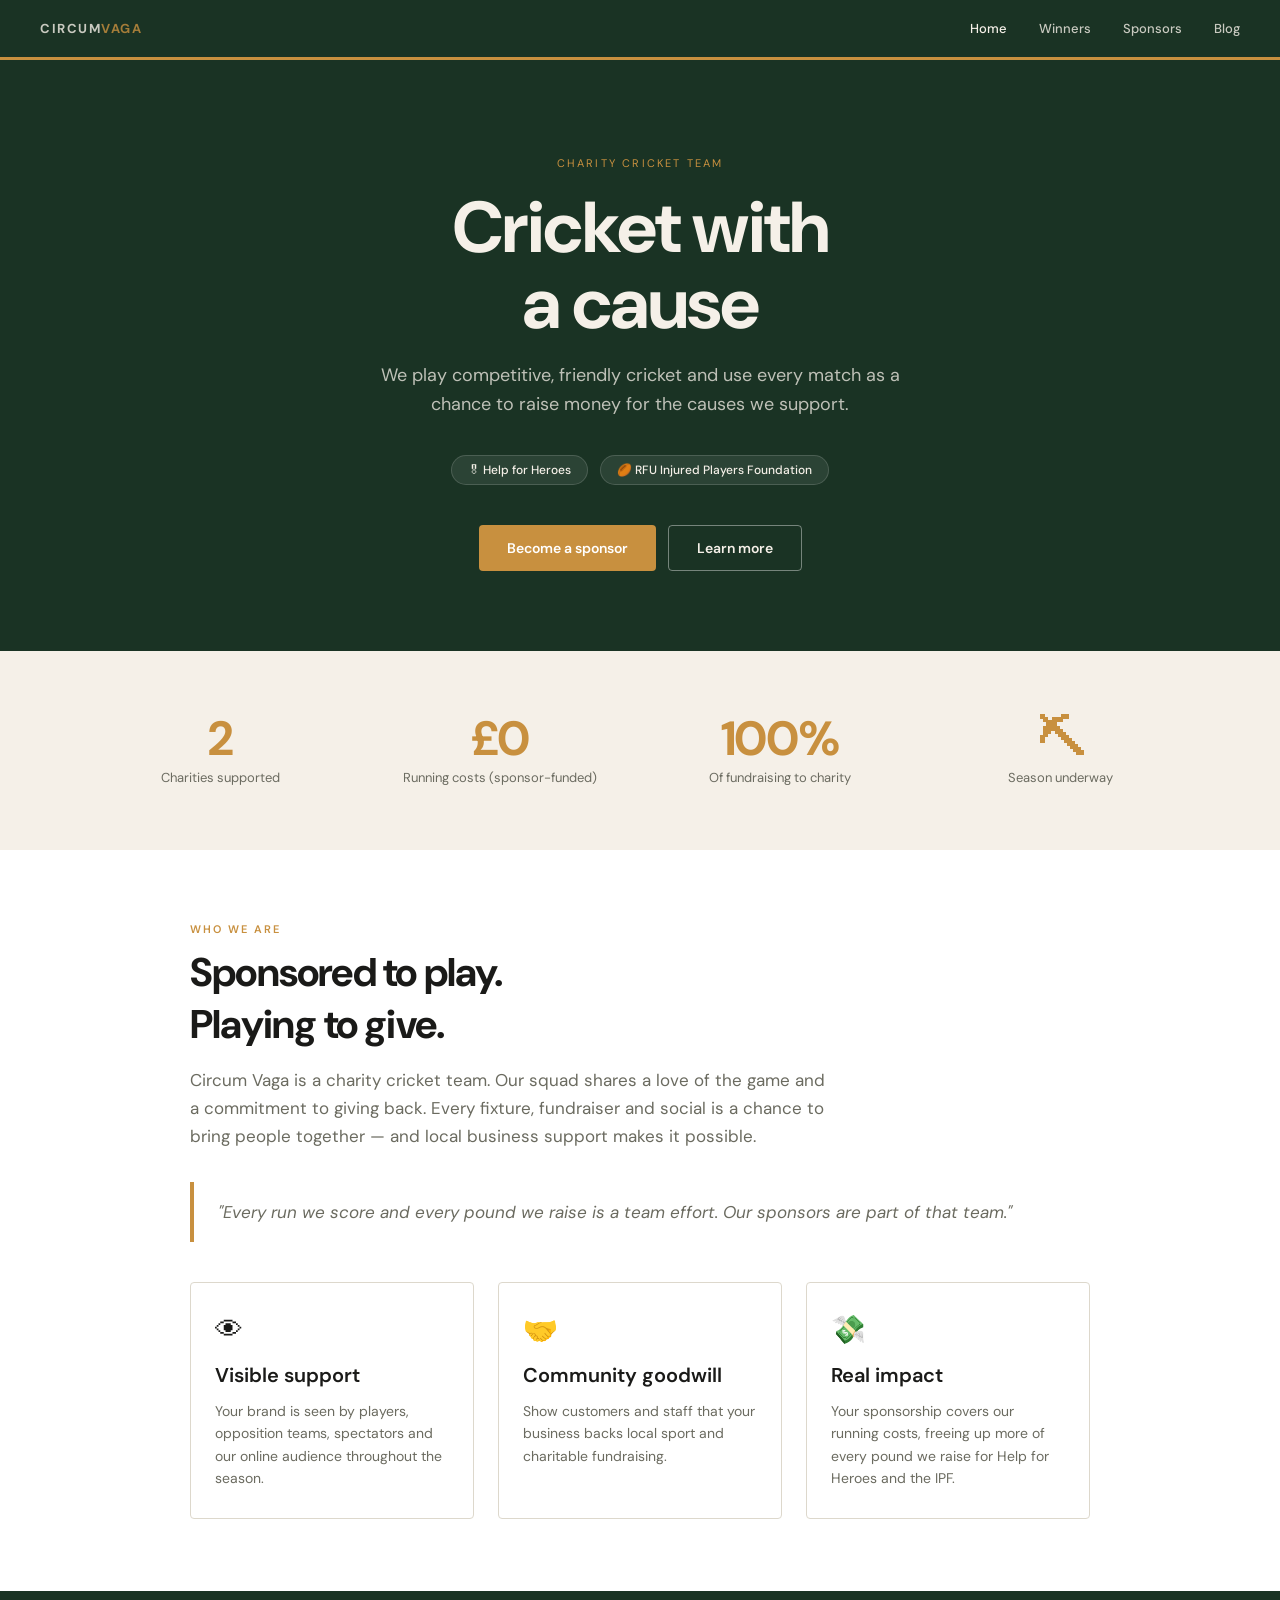
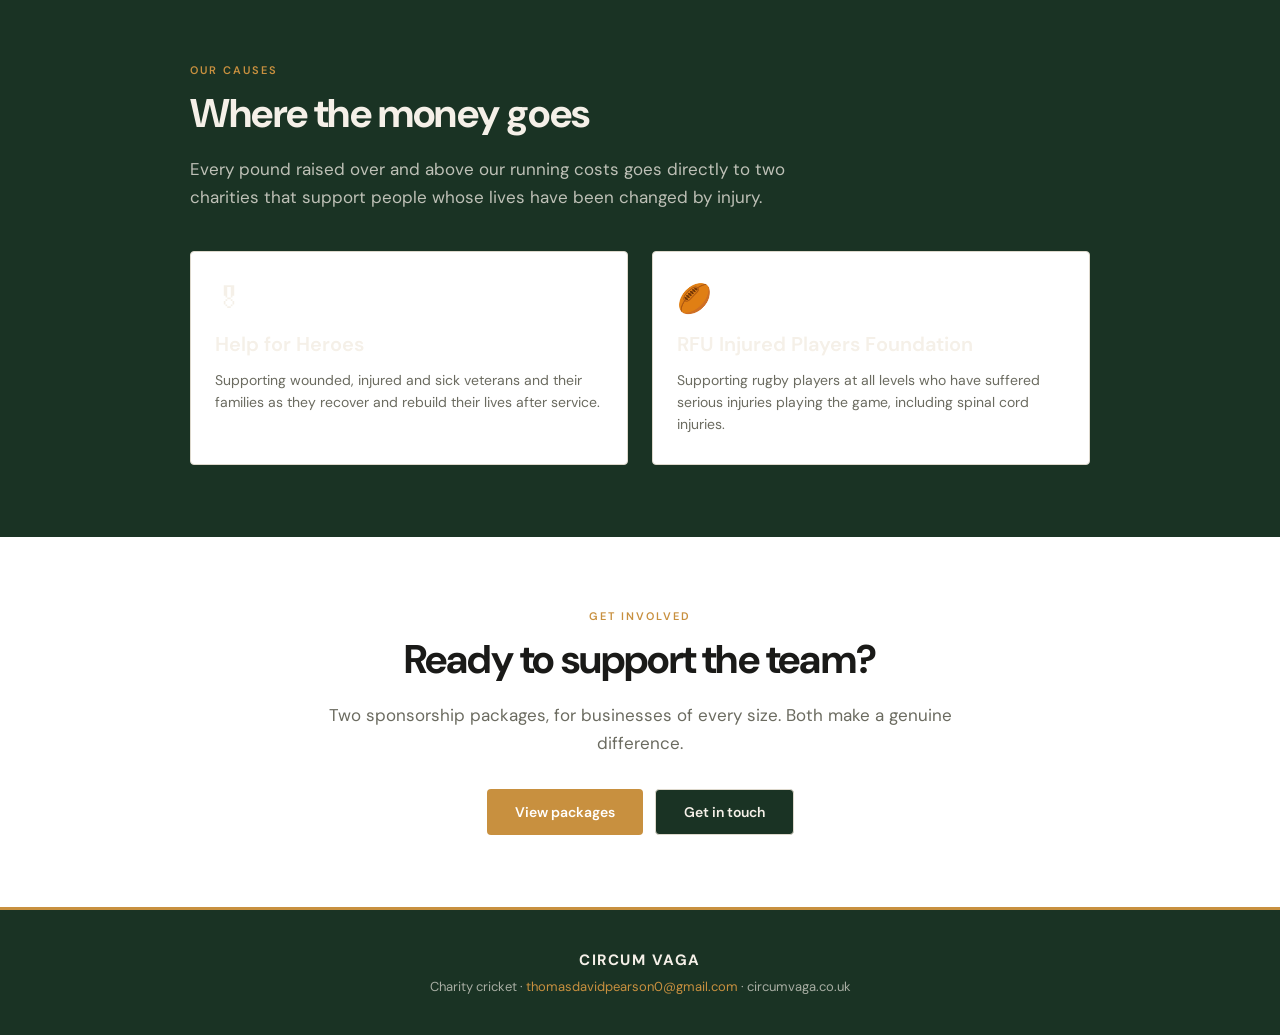
==== index.html @ 34ab9cb7 "Initial commit — Circum Vaga charity cricket website" ====
<!doctype html>
<html lang="en">
<head>
  <meta charset="utf-8">
  <meta name="viewport" content="width=device-width, initial-scale=1">
  <title>Circum Vaga — Charity Cricket</title>
  <meta name="description" content="Circum Vaga is a charity cricket team raising money for Help for Heroes and the RFU Injured Players Foundation.">
  <link rel="stylesheet" href="style.css">
</head>
<body>

<nav>
  <a class="nav-logo" href="index.html">Circum <span>Vaga</span></a>
  <a href="index.html" class="active">Home</a>
  <a href="winners.html">Winners</a>
  <a href="sponsors.html">Sponsors</a>
  <a href="blog.html">Blog</a>
</nav>

<section class="hero">
  <div class="hero-eyebrow">Charity Cricket Team</div>
  <h1>Cricket with<br>a cause</h1>
  <p>We play competitive, friendly cricket and use every match as a chance to raise money for the causes we support.</p>
  <div class="hero-causes">
    <span class="cause-badge">🎖 Help for Heroes</span>
    <span class="cause-badge">🏉 RFU Injured Players Foundation</span>
  </div>
  <div class="hero-ctas">
    <a href="sponsors.html" class="btn btn-gold">Become a sponsor</a>
    <a href="#about" class="btn btn-outline">Learn more</a>
  </div>
</section>

<!-- Stats -->
<section class="bg-cream" style="padding: 40px 24px;">
  <div class="container-wide">
    <div class="grid-4">
      <div class="stat-block"><div class="stat-number">2</div><div class="stat-label">Charities supported</div></div>
      <div class="stat-block"><div class="stat-number">£0</div><div class="stat-label">Running costs (sponsor-funded)</div></div>
      <div class="stat-block"><div class="stat-number">100%</div><div class="stat-label">Of fundraising to charity</div></div>
      <div class="stat-block"><div class="stat-number">⛏</div><div class="stat-label">Season underway</div></div>
    </div>
  </div>
</section>

<!-- About -->
<section id="about">
  <div class="container">
    <div class="section-eyebrow">Who we are</div>
    <h2>Sponsored to play.<br>Playing to give.</h2>
    <p class="lead">Circum Vaga is a charity cricket team. Our squad shares a love of the game and a commitment to giving back. Every fixture, fundraiser and social is a chance to bring people together — and local business support makes it possible.</p>

    <blockquote>
      "Every run we score and every pound we raise is a team effort. Our sponsors are part of that team."
    </blockquote>

    <div class="grid-3" style="margin-top: 40px;">
      <div class="card">
        <div class="card-icon">👁</div>
        <h3>Visible support</h3>
        <p style="font-size: 14px; color: var(--muted); line-height: 1.6;">Your brand is seen by players, opposition teams, spectators and our online audience throughout the season.</p>
      </div>
      <div class="card">
        <div class="card-icon">🤝</div>
        <h3>Community goodwill</h3>
        <p style="font-size: 14px; color: var(--muted); line-height: 1.6;">Show customers and staff that your business backs local sport and charitable fundraising.</p>
      </div>
      <div class="card">
        <div class="card-icon">💸</div>
        <h3>Real impact</h3>
        <p style="font-size: 14px; color: var(--muted); line-height: 1.6;">Your sponsorship covers our running costs, freeing up more of every pound we raise for Help for Heroes and the IPF.</p>
      </div>
    </div>
  </div>
</section>

<!-- Causes -->
<section class="bg-green">
  <div class="container">
    <div class="section-eyebrow">Our causes</div>
    <h2>Where the money goes</h2>
    <p class="lead">Every pound raised over and above our running costs goes directly to two charities that support people whose lives have been changed by injury.</p>
    <div class="grid-2" style="margin-top: 40px;">
      <div class="card">
        <div class="card-icon">🎖</div>
        <h3>Help for Heroes</h3>
        <p style="font-size: 14px; color: var(--muted); line-height: 1.6;">Supporting wounded, injured and sick veterans and their families as they recover and rebuild their lives after service.</p>
      </div>
      <div class="card">
        <div class="card-icon">🏉</div>
        <h3>RFU Injured Players Foundation</h3>
        <p style="font-size: 14px; color: var(--muted); line-height: 1.6;">Supporting rugby players at all levels who have suffered serious injuries playing the game, including spinal cord injuries.</p>
      </div>
    </div>
  </div>
</section>

<!-- CTA -->
<section style="padding: 72px 24px; text-align: center;">
  <div class="container">
    <div class="section-eyebrow">Get involved</div>
    <h2>Ready to support the team?</h2>
    <p class="lead" style="margin: 0 auto 32px;">Two sponsorship packages, for businesses of every size. Both make a genuine difference.</p>
    <div style="display: flex; justify-content: center; gap: 12px; flex-wrap: wrap;">
      <a href="sponsors.html" class="btn btn-gold">View packages</a>
      <a href="mailto:thomasdavidpearson0@gmail.com" class="btn btn-green" style="border: 1.5px solid var(--border);">Get in touch</a>
    </div>
  </div>
</section>

<footer>
  <div class="footer-logo">Circum Vaga</div>
  <p>Charity cricket · <a href="mailto:thomasdavidpearson0@gmail.com">thomasdavidpearson0@gmail.com</a> · circumvaga.co.uk</p>
</footer>

</body>
</html>
---- style.css ----
@import url('https://fonts.googleapis.com/css2?family=DM+Sans:ital,opsz,wght@0,9..40,300;0,9..40,400;0,9..40,500;0,9..40,600;0,9..40,700;1,9..40,400&display=swap');

*, *::before, *::after { box-sizing: border-box; margin: 0; padding: 0; }

:root {
  --green:   #1a3324;
  --green-2: #24472f;
  --cream:   #f5f0e8;
  --cream-2: #ede7d8;
  --gold:    #c8903f;
  --text:    #1a1a18;
  --muted:   #6b6b60;
  --border:  #ddd8cc;
  --white:   #ffffff;
  --r:       4px;
  font-family: 'DM Sans', system-ui, -apple-system, sans-serif;
  font-size: 16px;
  color: var(--text);
  background: var(--white);
}

/* ── Nav ── */
nav {
  position: sticky; top: 0; z-index: 100;
  background: var(--green);
  border-bottom: 3px solid var(--gold);
  padding: 0 24px;
  display: flex; align-items: center; gap: 0; height: 60px;
}
.nav-logo {
  font-size: 13px; font-weight: 700; letter-spacing: 0.12em;
  text-transform: uppercase; color: var(--cream);
  text-decoration: none; margin-right: auto;
}
.nav-logo span { color: var(--gold); }
nav a {
  color: var(--cream); text-decoration: none;
  font-size: 13px; font-weight: 500;
  padding: 0 16px; height: 60px;
  display: flex; align-items: center;
  opacity: 0.8; transition: opacity .15s;
  border-bottom: 3px solid transparent; margin-bottom: -3px;
}
nav a:hover { opacity: 1; }
nav a.active { opacity: 1; border-bottom-color: var(--gold); }

/* ── Hero ── */
.hero {
  background: var(--green);
  color: var(--cream);
  padding: 96px 24px 80px;
  text-align: center;
}
.hero-eyebrow {
  font-size: 11px; letter-spacing: 0.2em; text-transform: uppercase;
  color: var(--gold); margin-bottom: 20px;
}
.hero h1 {
  font-size: clamp(40px, 6vw, 72px);
  font-weight: 700; letter-spacing: -0.02em; line-height: 1.05;
  margin-bottom: 20px;
}
.hero p {
  font-size: 18px; line-height: 1.6; color: rgba(245,240,232,0.75);
  max-width: 560px; margin: 0 auto 36px;
}
.hero-causes {
  display: flex; justify-content: center; gap: 12px; flex-wrap: wrap;
  margin-bottom: 40px;
}
.cause-badge {
  background: rgba(255,255,255,0.08); border: 1px solid rgba(255,255,255,0.15);
  border-radius: 99px; padding: 6px 16px;
  font-size: 12px; font-weight: 500; color: var(--cream);
}
.btn {
  display: inline-flex; align-items: center; gap: 8px;
  padding: 13px 28px; border-radius: var(--r);
  font-size: 14px; font-weight: 600; text-decoration: none;
  transition: opacity .15s; cursor: pointer; border: none;
}
.btn:hover { opacity: 0.85; }
.btn-gold { background: var(--gold); color: #fff; }
.btn-outline { background: transparent; border: 1.5px solid rgba(255,255,255,0.4); color: var(--cream); }
.btn-green { background: var(--green); color: var(--cream); }
.hero-ctas { display: flex; justify-content: center; gap: 12px; flex-wrap: wrap; }

/* ── Sections ── */
section { padding: 72px 24px; }
.container { max-width: 900px; margin: 0 auto; }
.container-wide { max-width: 1100px; margin: 0 auto; }

.section-eyebrow {
  font-size: 11px; letter-spacing: 0.18em; text-transform: uppercase;
  color: var(--gold); margin-bottom: 10px; font-weight: 600;
}
h2 { font-size: clamp(26px, 3.5vw, 40px); font-weight: 700; letter-spacing: -0.02em; margin-bottom: 16px; }
h3 { font-size: 20px; font-weight: 600; margin-bottom: 12px; }
.lead { font-size: 17px; line-height: 1.65; color: var(--muted); max-width: 640px; }

/* Alternating bg */
.bg-cream { background: var(--cream); }
.bg-green { background: var(--green); color: var(--cream); }
.bg-green .section-eyebrow { color: var(--gold); }
.bg-green h2 { color: var(--cream); }
.bg-green .lead { color: rgba(245,240,232,0.75); }
.bg-green .muted { color: rgba(245,240,232,0.6); }

/* ── Grid utilities ── */
.grid-2 { display: grid; grid-template-columns: repeat(2, 1fr); gap: 24px; }
.grid-3 { display: grid; grid-template-columns: repeat(3, 1fr); gap: 24px; }
.grid-4 { display: grid; grid-template-columns: repeat(4, 1fr); gap: 20px; }
@media (max-width: 640px) {
  .grid-2, .grid-3, .grid-4 { grid-template-columns: 1fr; }
}
@media (min-width: 641px) and (max-width: 840px) {
  .grid-3, .grid-4 { grid-template-columns: repeat(2, 1fr); }
}

/* ── Cards ── */
.card {
  background: var(--white); border: 1px solid var(--border);
  border-radius: var(--r); padding: 28px 24px;
}
.card-icon { font-size: 28px; margin-bottom: 14px; }

/* ── Sponsor packages ── */
.package {
  border: 1px solid var(--border); border-radius: var(--r);
  overflow: hidden;
}
.package-header {
  padding: 24px; border-bottom: 1px solid var(--border);
}
.package.featured { border-color: var(--gold); }
.package.featured .package-header { background: var(--green); color: var(--cream); }
.package-tag {
  font-size: 10px; letter-spacing: 0.14em; text-transform: uppercase;
  font-weight: 700; color: var(--gold); margin-bottom: 8px;
}
.package-title { font-size: 22px; font-weight: 700; margin-bottom: 6px; }
.package-price { font-size: 32px; font-weight: 700; letter-spacing: -0.02em; }
.package-price span { font-size: 15px; font-weight: 400; opacity: 0.65; margin-left: 4px; }
.package-body { padding: 24px; }
.package-body li {
  display: flex; gap: 10px; align-items: flex-start;
  padding: 8px 0; border-bottom: 1px solid var(--border);
  font-size: 14px; line-height: 1.5;
}
.package-body li:last-child { border-bottom: none; }
.check { color: var(--green); font-size: 16px; flex-shrink: 0; margin-top: 1px; }
.featured .check { color: var(--gold); }

/* ── Table ── */
.table-wrap { overflow-x: auto; margin-top: 24px; }
table { width: 100%; border-collapse: collapse; font-size: 14px; }
th {
  background: var(--green); color: var(--cream);
  padding: 12px 16px; text-align: left;
  font-size: 11px; letter-spacing: 0.1em; text-transform: uppercase; font-weight: 600;
}
th:first-child { border-radius: var(--r) 0 0 0; }
th:last-child { border-radius: 0 var(--r) 0 0; }
td { padding: 12px 16px; border-bottom: 1px solid var(--border); }
tr:last-child td { border-bottom: none; }
tr:nth-child(even) td { background: var(--cream); }
.trophy { font-size: 18px; }
.pos { font-weight: 700; color: var(--muted); }
.winner-row td { font-weight: 600; }

/* ── Blog ── */
.post-card {
  border: 1px solid var(--border); border-radius: var(--r);
  overflow: hidden; text-decoration: none; color: inherit;
  display: block; transition: border-color .15s, box-shadow .15s;
}
.post-card:hover { border-color: var(--green); box-shadow: 0 4px 16px rgba(0,0,0,0.08); }
.post-card-body { padding: 24px; }
.post-meta { font-size: 11px; color: var(--muted); margin-bottom: 10px; display: flex; gap: 12px; }
.post-tag {
  font-size: 10px; letter-spacing: 0.12em; text-transform: uppercase;
  font-weight: 600; color: var(--green); background: var(--cream-2);
  padding: 2px 8px; border-radius: 99px;
}
.post-card h3 { font-size: 18px; margin-bottom: 8px; }
.post-card p { font-size: 14px; color: var(--muted); line-height: 1.6; }

/* ── Divider ── */
.divider { border: none; border-top: 1px solid var(--border); margin: 48px 0; }

/* ── Footer ── */
footer {
  background: var(--green); color: rgba(245,240,232,0.65);
  padding: 40px 24px; text-align: center; font-size: 13px;
  border-top: 3px solid var(--gold);
}
footer a { color: var(--gold); text-decoration: none; }
footer .footer-logo {
  font-size: 15px; font-weight: 700; letter-spacing: 0.1em;
  text-transform: uppercase; color: var(--cream); margin-bottom: 8px;
}

/* ── Stat blocks ── */
.stat-block { text-align: center; padding: 24px 16px; }
.stat-number {
  font-size: 48px; font-weight: 700; letter-spacing: -0.03em;
  color: var(--gold); line-height: 1;
}
.stat-label { font-size: 13px; color: var(--muted); margin-top: 6px; }
.bg-green .stat-label { color: rgba(245,240,232,0.65); }

/* ── Quote ── */
blockquote {
  border-left: 4px solid var(--gold);
  padding: 16px 24px; margin: 32px 0;
  font-size: 17px; line-height: 1.65; font-style: italic; color: var(--muted);
}

/* ── Contact form ── */
.form-group { display: flex; flex-direction: column; gap: 6px; margin-bottom: 16px; }
label { font-size: 13px; font-weight: 500; }
input, textarea, select {
  padding: 10px 14px; border: 1.5px solid var(--border); border-radius: var(--r);
  font: inherit; font-size: 14px; background: var(--white); color: var(--text);
  outline: none; transition: border-color .15s; width: 100%;
}
input:focus, textarea:focus, select:focus { border-color: var(--green); }
textarea { resize: vertical; min-height: 120px; }

/* ── Champions banner ── */
.champ-banner {
  background: var(--green); color: var(--cream);
  border-radius: var(--r); padding: 20px 24px;
  display: flex; align-items: center; gap: 16px; margin-bottom: 32px;
}
.champ-banner .trophy-lg { font-size: 36px; flex-shrink: 0; }
.champ-banner h3 { font-size: 16px; margin-bottom: 2px; color: var(--gold); font-weight: 600; }
.champ-banner p { font-size: 20px; font-weight: 700; }

/* ── Section tabs ── */
.tab-bar { display: flex; gap: 0; border-bottom: 2px solid var(--border); margin-bottom: 32px; }
.tab {
  padding: 12px 24px; font-size: 14px; font-weight: 500; cursor: pointer;
  border: none; background: none; color: var(--muted);
  border-bottom: 2px solid transparent; margin-bottom: -2px;
  transition: color .15s;
}
.tab.active { color: var(--green); border-bottom-color: var(--green); font-weight: 600; }
.tab-panel { display: none; }
.tab-panel.active { display: block; }
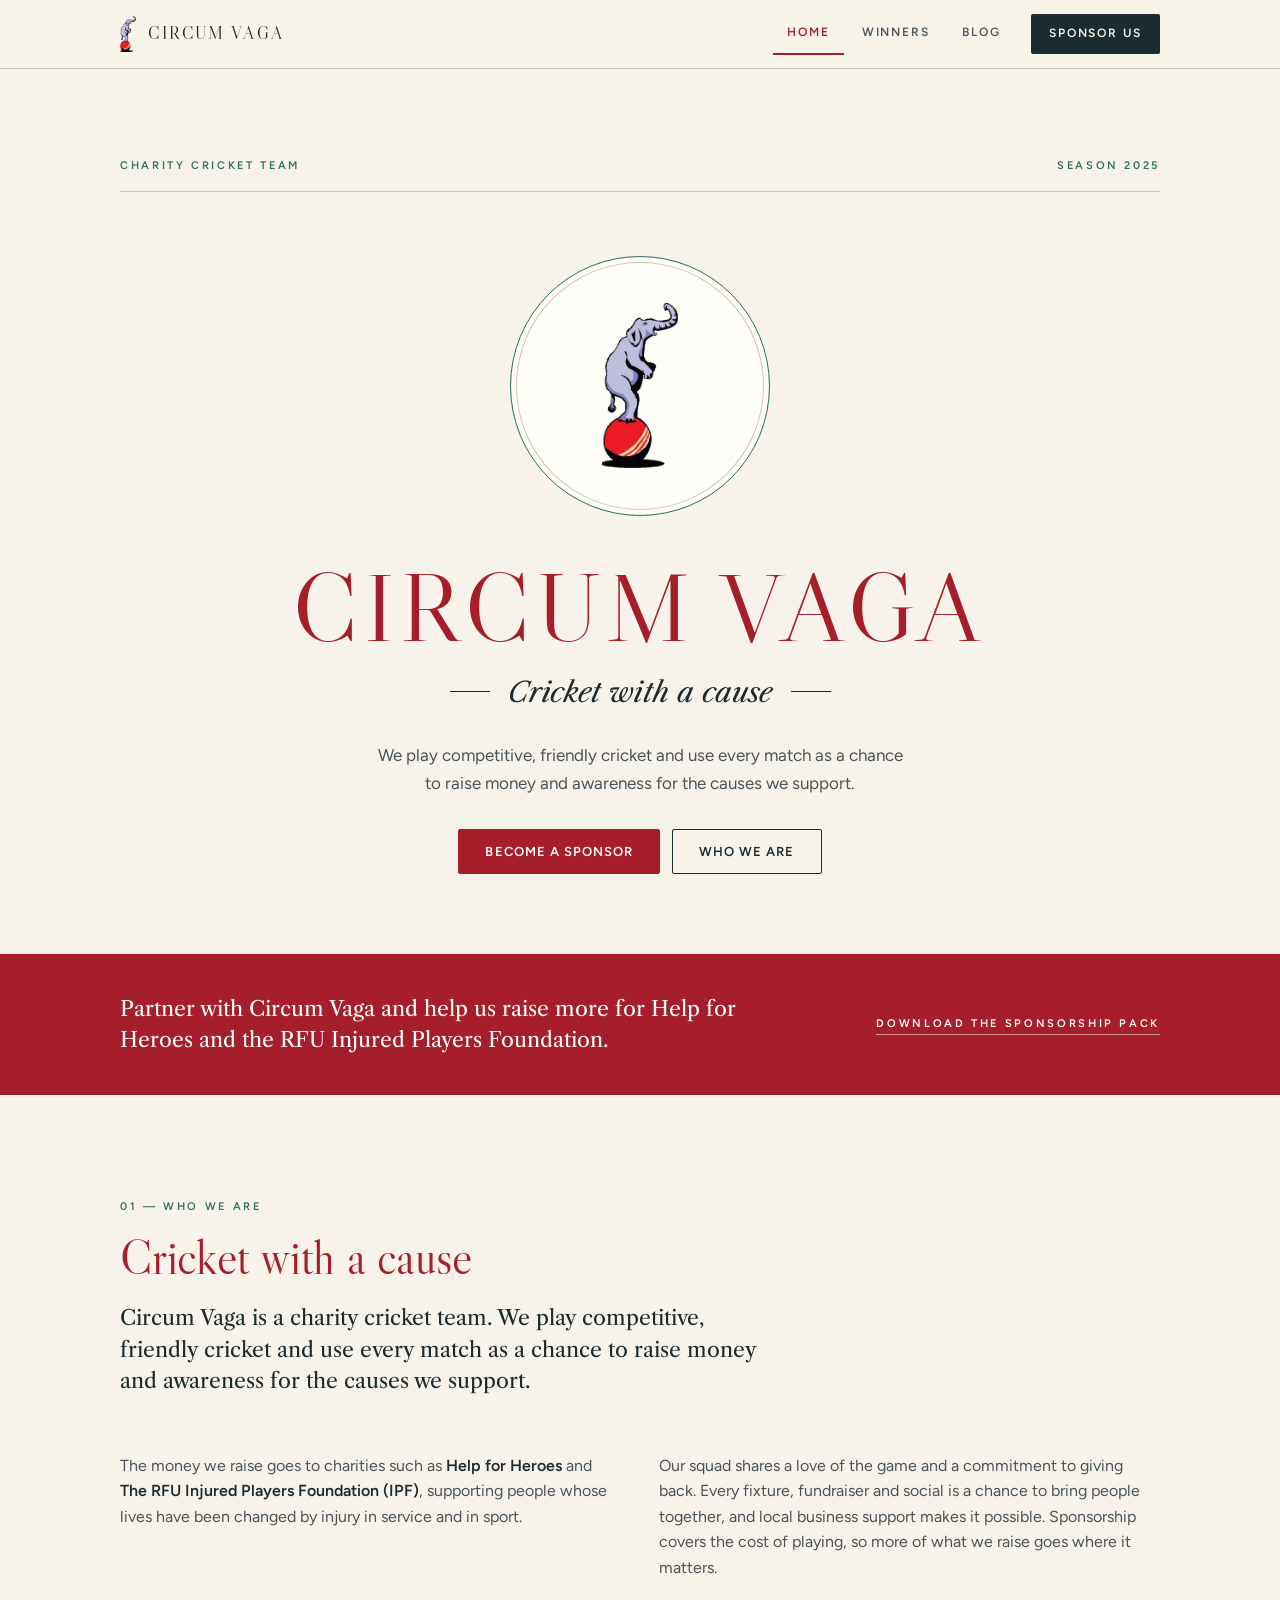
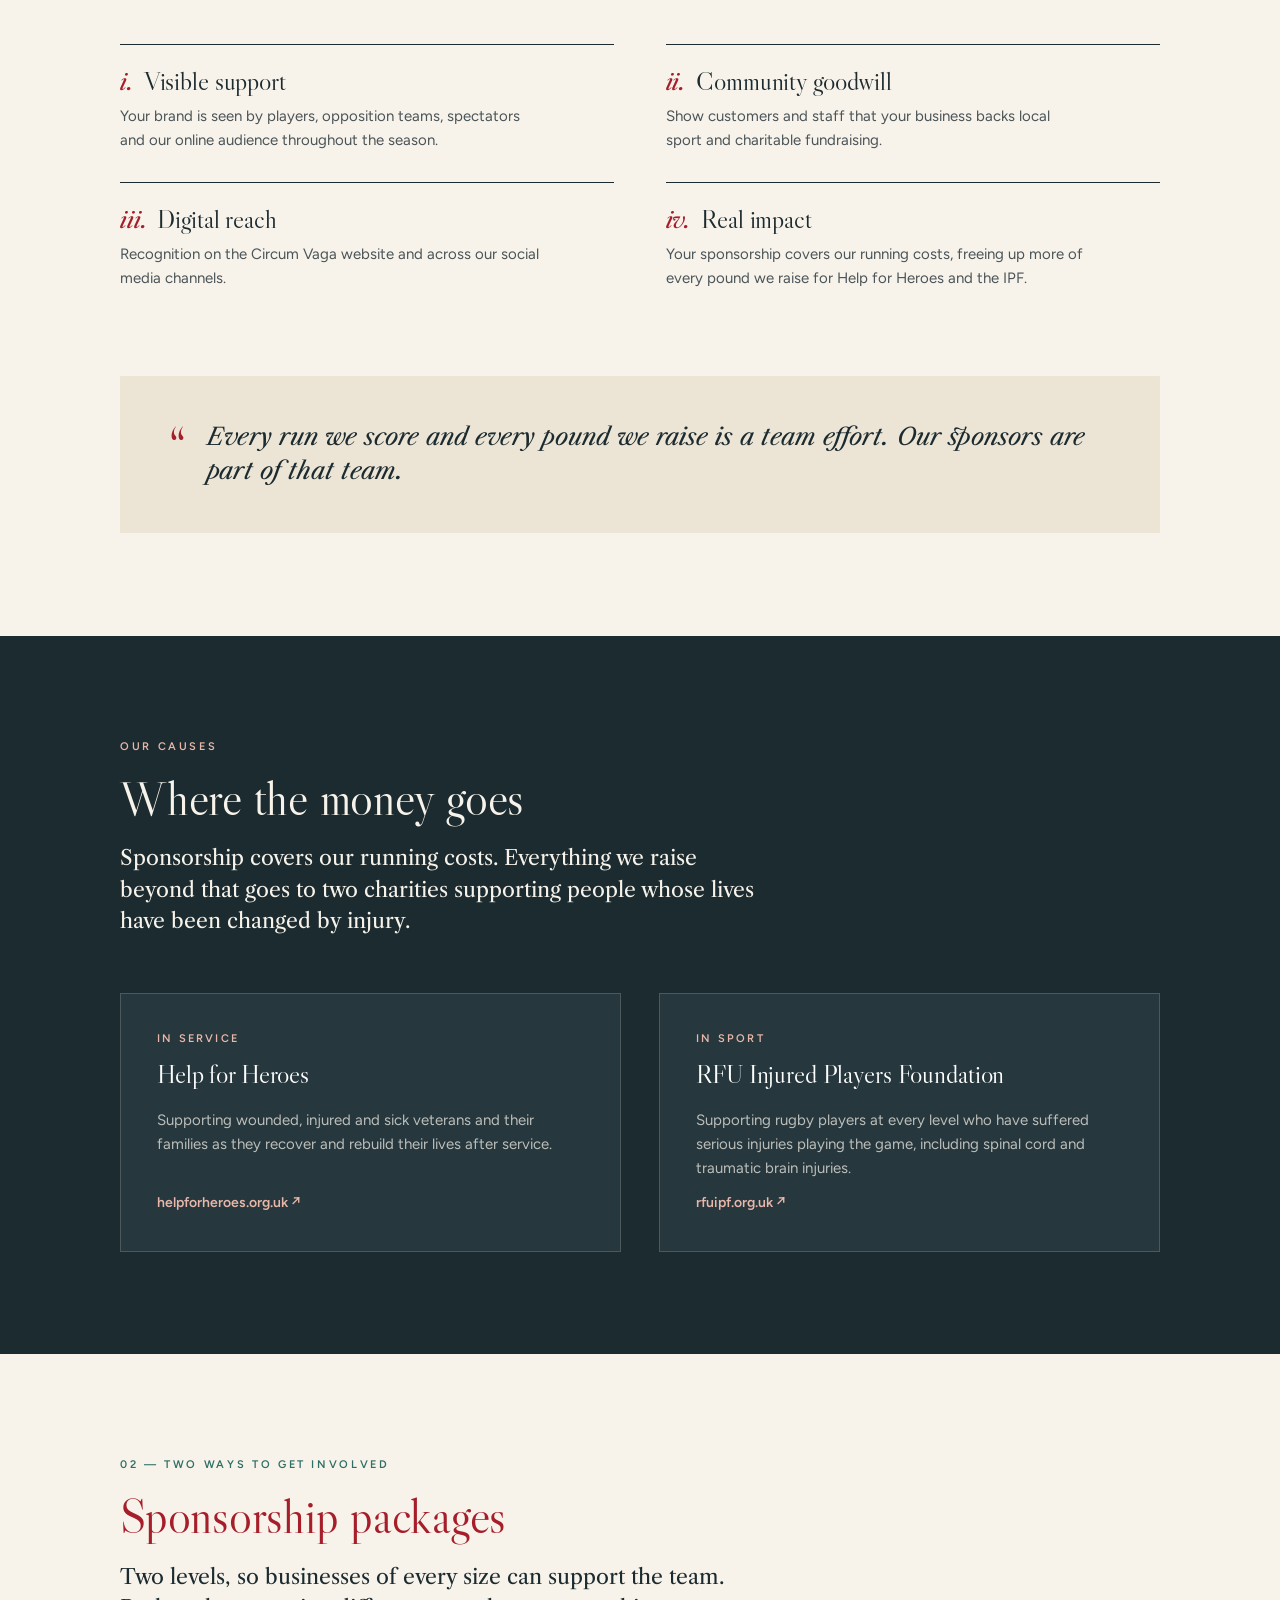
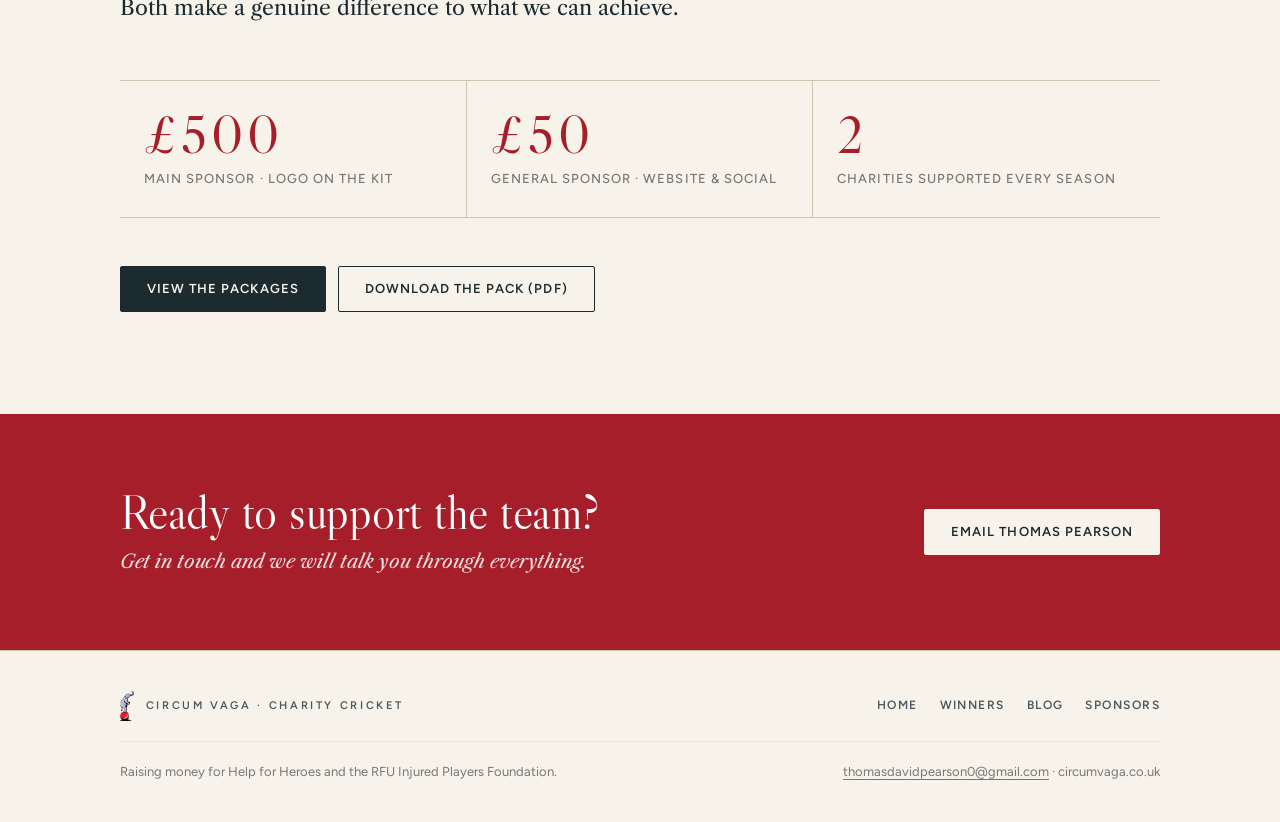
==== commit 5c1edbc2: "Redesign site around the sponsorship pack's brand Rebuild all four pages on the visual language of t" ====
--- a/index.html
+++ b/index.html
@@ -1,117 +1,204 @@
 <!doctype html>
-<html lang="en">
+<html lang="en-GB">
 <head>
   <meta charset="utf-8">
   <meta name="viewport" content="width=device-width, initial-scale=1">
-  <title>Circum Vaga — Charity Cricket</title>
-  <meta name="description" content="Circum Vaga is a charity cricket team raising money for Help for Heroes and the RFU Injured Players Foundation.">
-  <link rel="stylesheet" href="style.css">
+  <title>Circum Vaga — Charity Cricket Team</title>
+  <meta name="description" content="Circum Vaga is a charity cricket team. We play competitive, friendly cricket and use every match to raise money for Help for Heroes and the RFU Injured Players Foundation.">
+  <meta name="theme-color" content="#f7f3ea">
+  <link rel="canonical" href="https://circumvaga.co.uk/">
+  <meta property="og:type" content="website">
+  <meta property="og:site_name" content="Circum Vaga">
+  <meta property="og:title" content="Circum Vaga — Cricket with a cause">
+  <meta property="og:description" content="A charity cricket team raising money for Help for Heroes and the RFU Injured Players Foundation.">
+  <meta property="og:url" content="https://circumvaga.co.uk/">
+  <meta property="og:image" content="https://circumvaga.co.uk/assets/og.jpg">
+  <meta name="twitter:card" content="summary_large_image">
+  <link rel="icon" href="/assets/favicon-32.png" sizes="32x32" type="image/png">
+  <link rel="icon" href="/assets/favicon-64.png" sizes="64x64" type="image/png">
+  <link rel="apple-touch-icon" href="/assets/apple-touch-icon.png">
+  <link rel="preconnect" href="https://fonts.googleapis.com">
+  <link rel="preconnect" href="https://fonts.gstatic.com" crossorigin>
+  <link rel="stylesheet" href="/style.css">
 </head>
 <body>
 
-<nav>
-  <a class="nav-logo" href="index.html">Circum <span>Vaga</span></a>
-  <a href="index.html" class="active">Home</a>
-  <a href="winners.html">Winners</a>
-  <a href="sponsors.html">Sponsors</a>
-  <a href="blog.html">Blog</a>
-</nav>
-
-<section class="hero">
-  <div class="hero-eyebrow">Charity Cricket Team</div>
-  <h1>Cricket with<br>a cause</h1>
-  <p>We play competitive, friendly cricket and use every match as a chance to raise money for the causes we support.</p>
-  <div class="hero-causes">
-    <span class="cause-badge">🎖 Help for Heroes</span>
-    <span class="cause-badge">🏉 RFU Injured Players Foundation</span>
+<a class="skip-link" href="#main">Skip to content</a>
+
+<header class="site-header">
+  <div class="container">
+    <a class="brand" href="/" aria-label="Circum Vaga home">
+      <img src="/assets/logo.png" alt="" width="36" height="79">
+      <span class="brand-name">Circum Vaga</span>
+    </a>
+    <button class="nav-toggle" type="button" aria-expanded="false" aria-controls="site-nav" aria-label="Menu">
+      <svg class="icon-open" viewBox="0 0 24 24" fill="none" stroke="currentColor" stroke-width="1.8" stroke-linecap="round" aria-hidden="true"><path d="M4 7h16M4 12h16M4 17h16"/></svg>
+      <svg class="icon-close" viewBox="0 0 24 24" fill="none" stroke="currentColor" stroke-width="1.8" stroke-linecap="round" aria-hidden="true"><path d="M6 6l12 12M18 6L6 18"/></svg>
+    </button>
+    <nav class="nav" id="site-nav" aria-label="Main">
+      <a href="/" aria-current="page">Home</a>
+      <a href="/winners">Winners</a>
+      <a href="/blog">Blog</a>
+      <a href="/sponsors" class="nav-cta">Sponsor us</a>
+    </nav>
   </div>
-  <div class="hero-ctas">
-    <a href="sponsors.html" class="btn btn-gold">Become a sponsor</a>
-    <a href="#about" class="btn btn-outline">Learn more</a>
+</header>
+
+<main id="main">
+
+  <!-- Hero — mirrors the cover of the sponsorship pack -->
+  <section class="hero">
+    <div class="container">
+      <div class="hero-topline">
+        <span class="eyebrow">Charity cricket team</span>
+        <span class="eyebrow">Season 2025</span>
+      </div>
+      <div class="hero-mark">
+        <img src="/assets/logo.png" alt="Circum Vaga elephant balancing on a cricket ball" width="355" height="779">
+      </div>
+      <h1>Circum Vaga</h1>
+      <p class="hero-sub">Cricket with a cause</p>
+      <p class="hero-text">We play competitive, friendly cricket and use every match as a chance to raise money and awareness for the causes we support.</p>
+      <div class="hero-ctas">
+        <a href="/sponsors" class="btn btn--red">Become a sponsor</a>
+        <a href="#about" class="btn btn--outline">Who we are</a>
+      </div>
+    </div>
+    <div class="hero-band">
+      <div class="container">
+        <p>Partner with Circum Vaga and help us raise more for Help for Heroes and the RFU Injured Players Foundation.</p>
+        <a class="band-link" href="/assets/circum-vaga-sponsorship-pack.pdf">Download the sponsorship pack</a>
+      </div>
+    </div>
+  </section>
+
+  <!-- 01 — Who we are -->
+  <section id="about">
+    <div class="container">
+      <div class="section-head">
+        <p class="eyebrow">01 — Who we are</p>
+        <h2>Cricket with a cause</h2>
+        <p class="lead">Circum Vaga is a charity cricket team. We play competitive, friendly cricket and use every match as a chance to raise money and awareness for the causes we support.</p>
+      </div>
+
+      <div class="grid grid--2 prose" style="margin-bottom: clamp(40px, 6vw, 64px);">
+        <p>The money we raise goes to charities such as <strong>Help for Heroes</strong> and <strong>The RFU Injured Players Foundation (IPF)</strong>, supporting people whose lives have been changed by injury in service and in sport.</p>
+        <p>Our squad shares a love of the game and a commitment to giving back. Every fixture, fundraiser and social is a chance to bring people together, and local business support makes it possible. Sponsorship covers the cost of playing, so more of what we raise goes where it matters.</p>
+      </div>
+
+      <div class="benefits">
+        <div class="benefit">
+          <h3><span class="num">i.</span> Visible support</h3>
+          <p>Your brand is seen by players, opposition teams, spectators and our online audience throughout the season.</p>
+        </div>
+        <div class="benefit">
+          <h3><span class="num">ii.</span> Community goodwill</h3>
+          <p>Show customers and staff that your business backs local sport and charitable fundraising.</p>
+        </div>
+        <div class="benefit">
+          <h3><span class="num">iii.</span> Digital reach</h3>
+          <p>Recognition on the Circum Vaga website and across our social media channels.</p>
+        </div>
+        <div class="benefit">
+          <h3><span class="num">iv.</span> Real impact</h3>
+          <p>Your sponsorship covers our running costs, freeing up more of every pound we raise for Help for Heroes and the IPF.</p>
+        </div>
+      </div>
+
+      <blockquote class="quote" style="margin-top: clamp(32px, 5vw, 56px);">
+        <p>Every run we score and every pound we raise is a team effort. Our sponsors are part of that team.</p>
+      </blockquote>
+    </div>
+  </section>
+
+  <!-- Our causes -->
+  <section class="section--ink">
+    <div class="container">
+      <div class="section-head">
+        <p class="eyebrow">Our causes</p>
+        <h2>Where the money goes</h2>
+        <p class="lead">Sponsorship covers our running costs. Everything we raise beyond that goes to two charities supporting people whose lives have been changed by injury.</p>
+      </div>
+      <div class="grid grid--2">
+        <article class="cause">
+          <span class="tag">In service</span>
+          <h3>Help for Heroes</h3>
+          <p>Supporting wounded, injured and sick veterans and their families as they recover and rebuild their lives after service.</p>
+          <a href="https://www.helpforheroes.org.uk" rel="noopener" target="_blank">helpforheroes.org.uk ↗</a>
+        </article>
+        <article class="cause">
+          <span class="tag">In sport</span>
+          <h3>RFU Injured Players Foundation</h3>
+          <p>Supporting rugby players at every level who have suffered serious injuries playing the game, including spinal cord and traumatic brain injuries.</p>
+          <a href="https://www.rfuipf.org.uk" rel="noopener" target="_blank">rfuipf.org.uk ↗</a>
+        </article>
+      </div>
+    </div>
+  </section>
+
+  <!-- Sponsorship teaser -->
+  <section>
+    <div class="container">
+      <div class="section-head">
+        <p class="eyebrow">02 — Two ways to get involved</p>
+        <h2>Sponsorship packages</h2>
+        <p class="lead">Two levels, so businesses of every size can support the team. Both make a genuine difference to what we can achieve.</p>
+      </div>
+
+      <div class="stats" style="margin-bottom: clamp(32px, 5vw, 48px);">
+        <div class="stat">
+          <p class="display">£500</p>
+          <p>Main Sponsor · logo on the kit</p>
+        </div>
+        <div class="stat">
+          <p class="display">£50</p>
+          <p>General Sponsor · website &amp; social</p>
+        </div>
+        <div class="stat">
+          <p class="display">2</p>
+          <p>Charities supported every season</p>
+        </div>
+      </div>
+
+      <div class="btn-row">
+        <a href="/sponsors" class="btn btn--ink">View the packages</a>
+        <a href="/assets/circum-vaga-sponsorship-pack.pdf" class="btn btn--outline">Download the pack (PDF)</a>
+      </div>
+    </div>
+  </section>
+
+  <!-- CTA band -->
+  <section class="cta-band">
+    <div class="container">
+      <div>
+        <h2>Ready to support the team?</h2>
+        <p>Get in touch and we will talk you through everything.</p>
+      </div>
+      <a href="mailto:thomasdavidpearson0@gmail.com?subject=Circum%20Vaga%20sponsorship" class="btn btn--cream">Email Thomas Pearson</a>
+    </div>
+  </section>
+
+</main>
+
+<footer class="site-footer">
+  <div class="container">
+    <div class="footer-brand">
+      <img src="/assets/logo.png" alt="" width="30" height="66">
+      <span>Circum Vaga · Charity cricket</span>
+    </div>
+    <nav class="footer-links" aria-label="Footer">
+      <a href="/">Home</a>
+      <a href="/winners">Winners</a>
+      <a href="/blog">Blog</a>
+      <a href="/sponsors">Sponsors</a>
+    </nav>
+    <div class="footer-meta">
+      <span>Raising money for Help for Heroes and the RFU Injured Players Foundation.</span>
+      <span><a href="mailto:thomasdavidpearson0@gmail.com">thomasdavidpearson0@gmail.com</a> · circumvaga.co.uk</span>
+    </div>
   </div>
-</section>
-
-<!-- Stats -->
-<section class="bg-cream" style="padding: 40px 24px;">
-  <div class="container-wide">
-    <div class="grid-4">
-      <div class="stat-block"><div class="stat-number">2</div><div class="stat-label">Charities supported</div></div>
-      <div class="stat-block"><div class="stat-number">£0</div><div class="stat-label">Running costs (sponsor-funded)</div></div>
-      <div class="stat-block"><div class="stat-number">100%</div><div class="stat-label">Of fundraising to charity</div></div>
-      <div class="stat-block"><div class="stat-number">⛏</div><div class="stat-label">Season underway</div></div>
-    </div>
-  </div>
-</section>
-
-<!-- About -->
-<section id="about">
-  <div class="container">
-    <div class="section-eyebrow">Who we are</div>
-    <h2>Sponsored to play.<br>Playing to give.</h2>
-    <p class="lead">Circum Vaga is a charity cricket team. Our squad shares a love of the game and a commitment to giving back. Every fixture, fundraiser and social is a chance to bring people together — and local business support makes it possible.</p>
-
-    <blockquote>
-      "Every run we score and every pound we raise is a team effort. Our sponsors are part of that team."
-    </blockquote>
-
-    <div class="grid-3" style="margin-top: 40px;">
-      <div class="card">
-        <div class="card-icon">👁</div>
-        <h3>Visible support</h3>
-        <p style="font-size: 14px; color: var(--muted); line-height: 1.6;">Your brand is seen by players, opposition teams, spectators and our online audience throughout the season.</p>
-      </div>
-      <div class="card">
-        <div class="card-icon">🤝</div>
-        <h3>Community goodwill</h3>
-        <p style="font-size: 14px; color: var(--muted); line-height: 1.6;">Show customers and staff that your business backs local sport and charitable fundraising.</p>
-      </div>
-      <div class="card">
-        <div class="card-icon">💸</div>
-        <h3>Real impact</h3>
-        <p style="font-size: 14px; color: var(--muted); line-height: 1.6;">Your sponsorship covers our running costs, freeing up more of every pound we raise for Help for Heroes and the IPF.</p>
-      </div>
-    </div>
-  </div>
-</section>
-
-<!-- Causes -->
-<section class="bg-green">
-  <div class="container">
-    <div class="section-eyebrow">Our causes</div>
-    <h2>Where the money goes</h2>
-    <p class="lead">Every pound raised over and above our running costs goes directly to two charities that support people whose lives have been changed by injury.</p>
-    <div class="grid-2" style="margin-top: 40px;">
-      <div class="card">
-        <div class="card-icon">🎖</div>
-        <h3>Help for Heroes</h3>
-        <p style="font-size: 14px; color: var(--muted); line-height: 1.6;">Supporting wounded, injured and sick veterans and their families as they recover and rebuild their lives after service.</p>
-      </div>
-      <div class="card">
-        <div class="card-icon">🏉</div>
-        <h3>RFU Injured Players Foundation</h3>
-        <p style="font-size: 14px; color: var(--muted); line-height: 1.6;">Supporting rugby players at all levels who have suffered serious injuries playing the game, including spinal cord injuries.</p>
-      </div>
-    </div>
-  </div>
-</section>
-
-<!-- CTA -->
-<section style="padding: 72px 24px; text-align: center;">
-  <div class="container">
-    <div class="section-eyebrow">Get involved</div>
-    <h2>Ready to support the team?</h2>
-    <p class="lead" style="margin: 0 auto 32px;">Two sponsorship packages, for businesses of every size. Both make a genuine difference.</p>
-    <div style="display: flex; justify-content: center; gap: 12px; flex-wrap: wrap;">
-      <a href="sponsors.html" class="btn btn-gold">View packages</a>
-      <a href="mailto:thomasdavidpearson0@gmail.com" class="btn btn-green" style="border: 1.5px solid var(--border);">Get in touch</a>
-    </div>
-  </div>
-</section>
-
-<footer>
-  <div class="footer-logo">Circum Vaga</div>
-  <p>Charity cricket · <a href="mailto:thomasdavidpearson0@gmail.com">thomasdavidpearson0@gmail.com</a> · circumvaga.co.uk</p>
 </footer>
 
+<script src="/site.js" defer></script>
 </body>
 </html>
--- a/style.css
+++ b/style.css
@@ -1,250 +1,551 @@
-@import url('https://fonts.googleapis.com/css2?family=DM+Sans:ital,opsz,wght@0,9..40,300;0,9..40,400;0,9..40,500;0,9..40,600;0,9..40,700;1,9..40,400&display=swap');
-
+/* ─────────────────────────────────────────────────────────────
+   Circum Vaga — site stylesheet
+   Design language taken from the Circum Vaga Sponsorship Pack:
+   cream paper, ink panels, Caslon display headings in red,
+   Figtree body copy, teal letter‑spaced labels, hairline rules.
+   ───────────────────────────────────────────────────────────── */
+
+@import url('https://fonts.googleapis.com/css2?family=Figtree:ital,wght@0,400;0,500;0,600;0,700;1,400&family=Libre+Caslon+Display&family=Libre+Caslon+Text:ital,wght@0,400;0,700;1,400&display=swap');
+
+/* ── Tokens ── */
+:root {
+  --cream:      #f7f3ea;
+  --cream-2:    #ece4d4;
+  --paper:      #fffdf7;
+  --ink:        #1c2b30;
+  --ink-2:      #26373d;
+  --ink-3:      #4a5960;
+  --red:        #a61e2a;
+  --red-2:      #8c1822;
+  --teal:       #2f6f66;
+  --blush:      #e8b7a9;
+  --text:       #2e3a3e;
+  --text-2:     #4a5458;
+  --muted:      #767676;
+  --rule:       #cfc4b0;
+  --rule-soft:  #e4e7e6;
+  --on-ink:     #f7f3ea;
+  --on-ink-2:   rgba(247,243,234,0.72);
+  --on-ink-rule: rgba(247,243,234,0.18);
+
+  --serif:      'Libre Caslon Display', 'Libre Caslon Text', Georgia, 'Times New Roman', serif;
+  --serif-text: 'Libre Caslon Text', Georgia, 'Times New Roman', serif;
+  --sans:       'Figtree', system-ui, -apple-system, 'Segoe UI', sans-serif;
+
+  --w-wide:     1120px;
+  --w-narrow:   760px;
+  --gutter:     clamp(16px, 4vw, 40px);
+  --r:          2px;
+  --shadow:     0 12px 40px rgba(28,43,48,0.10);
+}
+
+/* ── Reset ── */
 *, *::before, *::after { box-sizing: border-box; margin: 0; padding: 0; }
-
-:root {
-  --green:   #1a3324;
-  --green-2: #24472f;
-  --cream:   #f5f0e8;
-  --cream-2: #ede7d8;
-  --gold:    #c8903f;
-  --text:    #1a1a18;
-  --muted:   #6b6b60;
-  --border:  #ddd8cc;
-  --white:   #ffffff;
-  --r:       4px;
-  font-family: 'DM Sans', system-ui, -apple-system, sans-serif;
+html { -webkit-text-size-adjust: 100%; scroll-behavior: smooth; }
+@media (prefers-reduced-motion: reduce) {
+  html { scroll-behavior: auto; }
+  *, *::before, *::after { transition: none !important; animation: none !important; }
+}
+body {
+  font-family: var(--sans);
   font-size: 16px;
+  line-height: 1.6;
   color: var(--text);
-  background: var(--white);
-}
-
-/* ── Nav ── */
-nav {
+  background: var(--cream);
+  -webkit-font-smoothing: antialiased;
+  min-height: 100vh;
+  display: flex;
+  flex-direction: column;
+}
+main { flex: 1; }
+img { max-width: 100%; height: auto; display: block; }
+a { color: var(--red); text-underline-offset: 3px; }
+a:hover { color: var(--red-2); }
+ul[role="list"], ol[role="list"] { list-style: none; }
+strong { font-weight: 600; color: var(--ink); }
+:focus-visible { outline: 2px solid var(--teal); outline-offset: 3px; }
+
+.skip-link {
+  position: absolute; left: 12px; top: -60px; z-index: 1000;
+  background: var(--ink); color: var(--on-ink);
+  padding: 10px 16px; border-radius: var(--r); font-weight: 600; text-decoration: none;
+}
+.skip-link:focus { top: 12px; }
+.visually-hidden {
+  position: absolute !important; width: 1px; height: 1px; overflow: hidden;
+  clip: rect(0 0 0 0); clip-path: inset(50%); white-space: nowrap;
+}
+
+/* ── Typography ── */
+h1, h2, h3, .display {
+  font-family: var(--serif);
+  font-weight: 400;
+  color: var(--ink);
+  letter-spacing: -0.005em;
+  line-height: 1.1;
+}
+h1 { font-size: clamp(40px, 6.4vw, 72px); color: var(--red); }
+h2 { font-size: clamp(32px, 4.4vw, 48px); color: var(--red); margin-bottom: 18px; }
+h3 { font-size: clamp(22px, 2.4vw, 26px); margin-bottom: 8px; }
+h4 { font-family: var(--sans); font-size: 15px; font-weight: 600; color: var(--ink); margin-bottom: 6px; }
+
+.eyebrow {
+  font-family: var(--sans);
+  font-size: 11px; font-weight: 600;
+  letter-spacing: 0.24em; text-transform: uppercase;
+  color: var(--teal);
+  margin-bottom: 16px;
+}
+.eyebrow--red { color: var(--red); }
+.eyebrow--muted { color: var(--muted); }
+
+.lead {
+  font-family: var(--serif-text);
+  font-size: clamp(18px, 2vw, 21px);
+  line-height: 1.5;
+  color: var(--ink);
+  max-width: 34em;
+}
+.lead + .prose { margin-top: 24px; }
+.prose p { margin-bottom: 14px; color: var(--text-2); max-width: 36em; }
+.prose p:last-child { margin-bottom: 0; }
+.small { font-size: 14px; color: var(--muted); }
+
+/* ── Layout ── */
+.container { width: 100%; max-width: var(--w-wide); margin: 0 auto; padding: 0 var(--gutter); }
+.container--narrow { max-width: var(--w-narrow); }
+section { padding: clamp(56px, 8vw, 104px) 0; }
+section + section.section--tight { padding-top: 0; }
+.section--ink { background: var(--ink); color: var(--on-ink); }
+.section--ink h2, .section--ink h3 { color: var(--on-ink); }
+.section--ink .lead { color: var(--on-ink); }
+.section--ink .prose p, .section--ink .small { color: var(--on-ink-2); }
+.section--ink .eyebrow { color: var(--blush); }
+.section--ink strong { color: #fff; }
+.section--paper { background: var(--paper); border-top: 1px solid var(--rule); border-bottom: 1px solid var(--rule); }
+.section--sand { background: var(--cream-2); }
+
+.section-head { max-width: 40em; margin-bottom: clamp(32px, 5vw, 56px); }
+.section-head--center { margin-left: auto; margin-right: auto; text-align: center; }
+.section-head--center .lead { margin-left: auto; margin-right: auto; }
+
+.grid { display: grid; gap: clamp(24px, 3vw, 40px); }
+.grid--2 { grid-template-columns: repeat(2, minmax(0, 1fr)); }
+.grid--3 { grid-template-columns: repeat(3, minmax(0, 1fr)); }
+.grid--4 { grid-template-columns: repeat(4, minmax(0, 1fr)); }
+@media (max-width: 900px) { .grid--3, .grid--4 { grid-template-columns: repeat(2, minmax(0, 1fr)); } }
+@media (max-width: 600px) { .grid--2, .grid--3, .grid--4 { grid-template-columns: 1fr; } }
+
+.rule { border: 0; border-top: 1px solid var(--rule); margin: clamp(40px, 6vw, 72px) 0; }
+
+/* ── Header ── */
+.site-header {
   position: sticky; top: 0; z-index: 100;
-  background: var(--green);
-  border-bottom: 3px solid var(--gold);
-  padding: 0 24px;
-  display: flex; align-items: center; gap: 0; height: 60px;
-}
-.nav-logo {
-  font-size: 13px; font-weight: 700; letter-spacing: 0.12em;
-  text-transform: uppercase; color: var(--cream);
-  text-decoration: none; margin-right: auto;
-}
-.nav-logo span { color: var(--gold); }
-nav a {
-  color: var(--cream); text-decoration: none;
-  font-size: 13px; font-weight: 500;
-  padding: 0 16px; height: 60px;
-  display: flex; align-items: center;
-  opacity: 0.8; transition: opacity .15s;
-  border-bottom: 3px solid transparent; margin-bottom: -3px;
-}
-nav a:hover { opacity: 1; }
-nav a.active { opacity: 1; border-bottom-color: var(--gold); }
-
-/* ── Hero ── */
+  background: rgba(247,243,234,0.92);
+  backdrop-filter: saturate(160%) blur(10px);
+  -webkit-backdrop-filter: saturate(160%) blur(10px);
+  border-bottom: 1px solid var(--rule);
+}
+.site-header .container {
+  display: flex; align-items: center; justify-content: space-between;
+  height: 68px; gap: 24px;
+}
+.brand {
+  display: inline-flex; align-items: center; gap: 12px;
+  text-decoration: none; color: var(--ink);
+}
+.brand img { height: 36px; width: auto; }
+.brand-name {
+  font-family: var(--serif);
+  font-size: 17px; letter-spacing: 0.14em; text-transform: uppercase;
+  color: var(--ink); white-space: nowrap;
+}
+.nav { display: flex; align-items: center; gap: 4px; }
+.nav a {
+  font-size: 12px; font-weight: 600; letter-spacing: 0.16em; text-transform: uppercase;
+  color: var(--ink-3); text-decoration: none;
+  padding: 10px 14px; border-bottom: 2px solid transparent;
+  transition: color .15s;
+}
+.nav a:hover { color: var(--ink); }
+.nav a[aria-current="page"] { color: var(--red); border-bottom-color: var(--red); }
+.nav .nav-cta {
+  margin-left: 12px; color: var(--on-ink); background: var(--ink);
+  border-radius: var(--r); padding: 10px 18px; border-bottom: 0;
+}
+.nav .nav-cta:hover, .nav .nav-cta[aria-current="page"] { background: var(--red); color: #fff; border-bottom: 0; }
+.nav-toggle {
+  display: none; background: none; border: 1px solid var(--rule); border-radius: var(--r);
+  width: 44px; height: 44px; cursor: pointer; color: var(--ink);
+  align-items: center; justify-content: center;
+}
+.nav-toggle svg { width: 22px; height: 22px; }
+.nav-toggle .icon-close { display: none; }
+.nav-toggle[aria-expanded="true"] .icon-open { display: none; }
+.nav-toggle[aria-expanded="true"] .icon-close { display: block; }
+@media (max-width: 800px) {
+  .nav-toggle { display: inline-flex; }
+  .nav {
+    display: none; position: absolute; left: 0; right: 0; top: 68px;
+    background: var(--cream); border-bottom: 1px solid var(--rule);
+    flex-direction: column; align-items: stretch; padding: 8px var(--gutter) 16px; gap: 0;
+    box-shadow: var(--shadow);
+  }
+  .nav.is-open { display: flex; }
+  .nav a { padding: 14px 4px; border-bottom: 1px solid var(--rule-soft); font-size: 13px; }
+  .nav a[aria-current="page"] { border-bottom-color: var(--rule-soft); }
+  .nav .nav-cta { margin: 12px 0 0; text-align: center; padding: 14px; }
+}
+
+/* ── Buttons ── */
+.btn {
+  display: inline-flex; align-items: center; justify-content: center; gap: 10px;
+  padding: 14px 26px; border-radius: var(--r);
+  font-family: var(--sans); font-size: 13px; font-weight: 600;
+  letter-spacing: 0.08em; text-transform: uppercase;
+  text-decoration: none; cursor: pointer; border: 1px solid transparent;
+  transition: background .15s, color .15s, border-color .15s, transform .15s;
+  line-height: 1.2;
+}
+.btn:hover { transform: translateY(-1px); }
+.btn--red { background: var(--red); color: #fff; border-color: var(--red); }
+.btn--red:hover { background: var(--red-2); border-color: var(--red-2); color: #fff; }
+.btn--ink { background: var(--ink); color: var(--on-ink); border-color: var(--ink); }
+.btn--ink:hover { background: var(--ink-2); color: #fff; }
+.btn--outline { background: transparent; color: var(--ink); border-color: var(--ink); }
+.btn--outline:hover { background: var(--ink); color: var(--on-ink); }
+.btn--cream { background: var(--cream); color: var(--ink); border-color: var(--cream); }
+.btn--cream:hover { background: #fff; color: var(--ink); }
+.btn--ghost-light { background: transparent; color: var(--on-ink); border-color: rgba(247,243,234,0.4); }
+.btn--ghost-light:hover { border-color: var(--on-ink); color: #fff; }
+.btn--block { width: 100%; text-align: center; }
+.btn { flex-wrap: wrap; }
+.btn svg { width: 16px; height: 16px; }
+.btn-row { display: flex; gap: 12px; flex-wrap: wrap; }
+.text-link {
+  font-weight: 600; color: var(--red); text-decoration: none;
+  border-bottom: 1px solid var(--blush); padding-bottom: 1px;
+}
+.text-link:hover { border-bottom-color: var(--red); }
+
+/* ── Hero (home) ── */
 .hero {
-  background: var(--green);
-  color: var(--cream);
-  padding: 96px 24px 80px;
+  padding: clamp(40px, 7vw, 88px) 0 0;
   text-align: center;
-}
-.hero-eyebrow {
-  font-size: 11px; letter-spacing: 0.2em; text-transform: uppercase;
-  color: var(--gold); margin-bottom: 20px;
-}
+  position: relative;
+  overflow: hidden;
+}
+.hero-topline {
+  display: flex; justify-content: space-between; align-items: center;
+  border-bottom: 1px solid var(--rule); padding-bottom: 16px; margin-bottom: clamp(36px, 6vw, 64px);
+}
+.hero-topline .eyebrow { margin: 0; }
+.hero-mark {
+  --mark: clamp(180px, 28vw, 260px);
+  width: var(--mark); height: var(--mark); margin: 0 auto clamp(28px, 4vw, 44px);
+  border-radius: 50%; background: var(--paper);
+  border: 1px solid var(--teal);
+  box-shadow: inset 0 0 0 5px var(--paper), inset 0 0 0 6px var(--rule);
+  display: flex; align-items: center; justify-content: center;
+}
+.hero-mark img { height: 64%; width: auto; }
 .hero h1 {
-  font-size: clamp(40px, 6vw, 72px);
-  font-weight: 700; letter-spacing: -0.02em; line-height: 1.05;
-  margin-bottom: 20px;
-}
-.hero p {
-  font-size: 18px; line-height: 1.6; color: rgba(245,240,232,0.75);
-  max-width: 560px; margin: 0 auto 36px;
-}
-.hero-causes {
-  display: flex; justify-content: center; gap: 12px; flex-wrap: wrap;
-  margin-bottom: 40px;
-}
-.cause-badge {
-  background: rgba(255,255,255,0.08); border: 1px solid rgba(255,255,255,0.15);
-  border-radius: 99px; padding: 6px 16px;
-  font-size: 12px; font-weight: 500; color: var(--cream);
-}
-.btn {
-  display: inline-flex; align-items: center; gap: 8px;
-  padding: 13px 28px; border-radius: var(--r);
-  font-size: 14px; font-weight: 600; text-decoration: none;
-  transition: opacity .15s; cursor: pointer; border: none;
-}
-.btn:hover { opacity: 0.85; }
-.btn-gold { background: var(--gold); color: #fff; }
-.btn-outline { background: transparent; border: 1.5px solid rgba(255,255,255,0.4); color: var(--cream); }
-.btn-green { background: var(--green); color: var(--cream); }
-.hero-ctas { display: flex; justify-content: center; gap: 12px; flex-wrap: wrap; }
-
-/* ── Sections ── */
-section { padding: 72px 24px; }
-.container { max-width: 900px; margin: 0 auto; }
-.container-wide { max-width: 1100px; margin: 0 auto; }
-
-.section-eyebrow {
-  font-size: 11px; letter-spacing: 0.18em; text-transform: uppercase;
-  color: var(--gold); margin-bottom: 10px; font-weight: 600;
-}
-h2 { font-size: clamp(26px, 3.5vw, 40px); font-weight: 700; letter-spacing: -0.02em; margin-bottom: 16px; }
-h3 { font-size: 20px; font-weight: 600; margin-bottom: 12px; }
-.lead { font-size: 17px; line-height: 1.65; color: var(--muted); max-width: 640px; }
-
-/* Alternating bg */
-.bg-cream { background: var(--cream); }
-.bg-green { background: var(--green); color: var(--cream); }
-.bg-green .section-eyebrow { color: var(--gold); }
-.bg-green h2 { color: var(--cream); }
-.bg-green .lead { color: rgba(245,240,232,0.75); }
-.bg-green .muted { color: rgba(245,240,232,0.6); }
-
-/* ── Grid utilities ── */
-.grid-2 { display: grid; grid-template-columns: repeat(2, 1fr); gap: 24px; }
-.grid-3 { display: grid; grid-template-columns: repeat(3, 1fr); gap: 24px; }
-.grid-4 { display: grid; grid-template-columns: repeat(4, 1fr); gap: 20px; }
+  font-size: clamp(44px, 8.5vw, 96px);
+  letter-spacing: 0.06em; text-transform: uppercase;
+  line-height: 1; margin-bottom: 14px;
+}
+.hero-sub {
+  font-family: var(--serif-text); font-style: italic;
+  font-size: clamp(20px, 2.6vw, 28px); color: var(--ink);
+  display: inline-flex; align-items: center; gap: 18px; margin-bottom: 28px;
+}
+.hero-sub::before, .hero-sub::after { content: ""; width: 40px; height: 1px; background: var(--ink); }
+.hero p.hero-text {
+  font-size: 17px; color: var(--text-2); max-width: 32em; margin: 0 auto 32px;
+}
+.hero-ctas { display: flex; justify-content: center; gap: 12px; flex-wrap: wrap; margin-bottom: clamp(44px, 7vw, 80px); }
+.hero-band {
+  background: var(--red); color: #fff;
+  padding: clamp(24px, 4vw, 40px) 0;
+  text-align: left;
+}
+.hero-band .container {
+  display: flex; align-items: center; justify-content: space-between; gap: 24px; flex-wrap: wrap;
+}
+.hero-band p {
+  font-family: var(--serif-text); font-size: clamp(17px, 2vw, 21px); line-height: 1.45;
+  max-width: 30em; color: #fff;
+}
+.hero-band .band-link {
+  font-size: 11px; letter-spacing: 0.24em; text-transform: uppercase; font-weight: 600;
+  color: #fff; text-decoration: none; white-space: nowrap;
+  border-bottom: 1px solid rgba(255,255,255,0.5); padding-bottom: 2px;
+}
+.hero-band .band-link:hover { border-bottom-color: #fff; }
+
+/* ── Page hero (inner pages) ── */
+.page-hero {
+  padding: clamp(48px, 7vw, 88px) 0 clamp(36px, 5vw, 56px);
+  border-bottom: 1px solid var(--rule);
+}
+.page-hero h1 { margin-bottom: 18px; }
+.page-hero .lead { max-width: 36em; }
+
+/* ── Numbered benefit list (pack p.2) ── */
+.benefits { display: grid; grid-template-columns: repeat(2, minmax(0, 1fr)); gap: 0 clamp(24px, 4vw, 56px); }
+@media (max-width: 640px) { .benefits { grid-template-columns: 1fr; } }
+.benefit { border-top: 1px solid var(--ink); padding: 22px 0 30px; }
+.benefit h3 { display: flex; align-items: baseline; gap: 10px; margin-bottom: 8px; }
+.benefit .num { font-family: var(--serif-text); font-style: italic; color: var(--red); font-size: 0.85em; }
+.benefit p { font-size: 15px; color: var(--text-2); max-width: 28em; }
+
+/* ── Pull quote ── */
+.quote {
+  background: var(--cream-2); padding: clamp(28px, 4vw, 44px) clamp(24px, 4vw, 48px);
+  display: flex; gap: 20px; align-items: flex-start;
+}
+.quote::before {
+  content: "\201C"; font-family: var(--serif); font-size: 64px; line-height: 0.6;
+  color: var(--red); margin-top: 12px;
+}
+.quote p {
+  font-family: var(--serif-text); font-style: italic;
+  font-size: clamp(19px, 2.4vw, 24px); line-height: 1.45; color: var(--ink);
+}
+.quote cite { display: block; font-style: normal; font-family: var(--sans); font-size: 12px; letter-spacing: 0.16em; text-transform: uppercase; color: var(--muted); margin-top: 14px; }
+.section--ink .quote { background: var(--ink-2); }
+.section--ink .quote::before { color: var(--blush); }
+.section--ink .quote p { color: var(--on-ink); }
+
+/* ── Stat row ── */
+.stats { display: grid; grid-template-columns: repeat(3, minmax(0, 1fr)); border-top: 1px solid var(--rule); border-bottom: 1px solid var(--rule); }
+.stat { padding: 28px 24px; border-right: 1px solid var(--rule); }
+.stat:last-child { border-right: 0; }
+.stat .display { font-size: clamp(36px, 4.5vw, 52px); color: var(--red); line-height: 1; margin-bottom: 8px; }
+.stat p { font-size: 13px; letter-spacing: 0.08em; text-transform: uppercase; color: var(--muted); font-weight: 500; }
 @media (max-width: 640px) {
-  .grid-2, .grid-3, .grid-4 { grid-template-columns: 1fr; }
-}
-@media (min-width: 641px) and (max-width: 840px) {
-  .grid-3, .grid-4 { grid-template-columns: repeat(2, 1fr); }
-}
-
-/* ── Cards ── */
-.card {
-  background: var(--white); border: 1px solid var(--border);
-  border-radius: var(--r); padding: 28px 24px;
-}
-.card-icon { font-size: 28px; margin-bottom: 14px; }
-
-/* ── Sponsor packages ── */
+  .stats { grid-template-columns: 1fr; }
+  .stat { border-right: 0; border-bottom: 1px solid var(--rule); }
+  .stat:last-child { border-bottom: 0; }
+}
+
+/* ── Cause cards ── */
+.cause {
+  background: var(--ink-2); border: 1px solid var(--on-ink-rule);
+  padding: clamp(24px, 3vw, 36px);
+  display: flex; flex-direction: column; gap: 12px;
+}
+.cause .tag { font-size: 11px; letter-spacing: 0.2em; text-transform: uppercase; color: var(--blush); font-weight: 600; }
+.cause h3 { color: #fff; }
+.cause p { font-size: 15px; color: var(--on-ink-2); }
+.cause a { color: var(--blush); margin-top: auto; font-weight: 600; font-size: 14px; text-decoration: none; }
+.cause a:hover { color: #fff; }
+
+/* ── Packages (pack p.3) ── */
+.packages { display: grid; grid-template-columns: repeat(2, minmax(0, 1fr)); gap: clamp(20px, 3vw, 32px); align-items: stretch; }
+@media (max-width: 760px) { .packages { grid-template-columns: 1fr; } }
 .package {
-  border: 1px solid var(--border); border-radius: var(--r);
-  overflow: hidden;
-}
-.package-header {
-  padding: 24px; border-bottom: 1px solid var(--border);
-}
-.package.featured { border-color: var(--gold); }
-.package.featured .package-header { background: var(--green); color: var(--cream); }
-.package-tag {
-  font-size: 10px; letter-spacing: 0.14em; text-transform: uppercase;
-  font-weight: 700; color: var(--gold); margin-bottom: 8px;
-}
-.package-title { font-size: 22px; font-weight: 700; margin-bottom: 6px; }
-.package-price { font-size: 32px; font-weight: 700; letter-spacing: -0.02em; }
-.package-price span { font-size: 15px; font-weight: 400; opacity: 0.65; margin-left: 4px; }
-.package-body { padding: 24px; }
-.package-body li {
-  display: flex; gap: 10px; align-items: flex-start;
-  padding: 8px 0; border-bottom: 1px solid var(--border);
-  font-size: 14px; line-height: 1.5;
-}
-.package-body li:last-child { border-bottom: none; }
-.check { color: var(--green); font-size: 16px; flex-shrink: 0; margin-top: 1px; }
-.featured .check { color: var(--gold); }
-
-/* ── Table ── */
-.table-wrap { overflow-x: auto; margin-top: 24px; }
-table { width: 100%; border-collapse: collapse; font-size: 14px; }
-th {
-  background: var(--green); color: var(--cream);
-  padding: 12px 16px; text-align: left;
-  font-size: 11px; letter-spacing: 0.1em; text-transform: uppercase; font-weight: 600;
-}
-th:first-child { border-radius: var(--r) 0 0 0; }
-th:last-child { border-radius: 0 var(--r) 0 0; }
-td { padding: 12px 16px; border-bottom: 1px solid var(--border); }
-tr:last-child td { border-bottom: none; }
-tr:nth-child(even) td { background: var(--cream); }
-.trophy { font-size: 18px; }
-.pos { font-weight: 700; color: var(--muted); }
-.winner-row td { font-weight: 600; }
+  background: var(--paper); border: 1px solid var(--rule);
+  padding: clamp(26px, 3.4vw, 40px);
+  display: flex; flex-direction: column;
+}
+.package--featured { background: var(--ink); border-color: var(--ink); color: var(--on-ink); }
+.package .level { font-size: 11px; letter-spacing: 0.24em; text-transform: uppercase; font-weight: 600; color: var(--teal); margin-bottom: 12px; }
+.package--featured .level { color: var(--blush); }
+.package h3 { font-size: clamp(26px, 3vw, 32px); margin-bottom: 18px; }
+.package--featured h3 { color: #fff; }
+.package .price { display: flex; align-items: baseline; gap: 14px; flex-wrap: wrap; padding-bottom: 20px; border-bottom: 1px solid var(--rule); margin-bottom: 22px; }
+.package--featured .price { border-bottom-color: var(--on-ink-rule); }
+.package .price .display { font-size: clamp(44px, 5vw, 60px); line-height: 1; color: var(--ink); }
+.package--featured .price .display { color: #fff; }
+.package .price small { font-size: 13px; color: var(--muted); max-width: 12em; line-height: 1.4; }
+.package--featured .price small { color: var(--on-ink-2); }
+.package ul { display: flex; flex-direction: column; gap: 12px; margin-bottom: 28px; }
+.package li { display: flex; gap: 12px; align-items: flex-start; font-size: 15px; line-height: 1.5; color: var(--text-2); }
+.package--featured li { color: var(--on-ink-2); }
+.package--featured li strong { color: #fff; }
+.tick { flex-shrink: 0; width: 18px; height: 18px; margin-top: 3px; color: var(--teal); }
+.package--featured .tick { color: var(--blush); }
+.package .btn { margin-top: auto; }
+
+/* ── Comparison table (pack p.3) ── */
+.compare { width: 100%; border-collapse: collapse; font-size: 15px; }
+.compare th, .compare td { padding: 16px 12px; text-align: left; border-bottom: 1px solid var(--rule); }
+.compare th { font-size: 11px; letter-spacing: 0.2em; text-transform: uppercase; font-weight: 600; color: var(--ink); border-bottom-color: var(--ink); padding-top: 0; }
+.compare th:not(:first-child), .compare td:not(:first-child) { text-align: center; width: 22%; }
+.compare td:first-child { color: var(--text-2); }
+.compare .tick { margin: 0 auto; display: block; }
+.compare .tick--red { color: var(--red); }
+.compare .dash { color: var(--rule); }
+.compare .word { font-weight: 600; }
+.compare .word--red { color: var(--red); }
+.compare .word--teal { color: var(--teal); }
+
+/* ── Steps (pack p.4) ── */
+.steps { display: grid; grid-template-columns: repeat(2, minmax(0, 1fr)); gap: 0 clamp(24px, 4vw, 56px); }
+@media (max-width: 640px) { .steps { grid-template-columns: 1fr; } }
+.step { border-top: 1px solid var(--ink); padding: 22px 0 34px; }
+.step .display { font-size: 36px; color: var(--red); margin-bottom: 8px; }
+.step h3 { margin-bottom: 8px; }
+.step p { font-size: 15px; color: var(--text-2); max-width: 28em; }
+
+/* ── Contact panel (pack p.4) ── */
+.contact-panel {
+  background: var(--ink); color: var(--on-ink);
+  padding: clamp(28px, 4vw, 48px);
+  display: grid; grid-template-columns: minmax(0, 1fr) auto; gap: 32px; align-items: center;
+}
+.contact-panel > div { min-width: 0; }
+.contact-panel .eyebrow { color: var(--blush); margin-bottom: 10px; }
+.contact-panel h3 { color: #fff; font-size: clamp(26px, 3vw, 34px); margin-bottom: 22px; }
+.contact-list { display: grid; grid-template-columns: auto minmax(0, 1fr); gap: 10px 24px; align-items: baseline; }
+.contact-list dt { font-size: 11px; letter-spacing: 0.2em; text-transform: uppercase; color: var(--blush); font-weight: 600; }
+.contact-list dd { min-width: 0; overflow-wrap: anywhere; }
+.contact-list dd a { color: var(--on-ink); text-decoration: underline; text-decoration-color: rgba(247,243,234,0.4); }
+.contact-list dd a:hover { color: #fff; text-decoration-color: #fff; }
+.contact-mark {
+  width: 150px; height: 150px; border-radius: 50%; background: var(--cream);
+  display: flex; align-items: center; justify-content: center;
+}
+.contact-mark img { height: 62%; width: auto; }
+@media (max-width: 640px) {
+  .contact-panel { grid-template-columns: 1fr; }
+  .contact-panel .contact-mark { display: none; }
+  .contact-list { grid-template-columns: 1fr; gap: 4px; }
+  .contact-list dd { margin-bottom: 12px; }
+}
+
+/* ── Sponsor wall ── */
+.sponsor-wall { display: grid; grid-template-columns: repeat(4, minmax(0, 1fr)); gap: 16px; }
+@media (max-width: 900px) { .sponsor-wall { grid-template-columns: repeat(2, minmax(0, 1fr)); } }
+.sponsor-slot {
+  aspect-ratio: 5 / 3; border: 1px dashed var(--rule);
+  display: grid; place-items: center; text-align: center;
+  padding: 16px; color: var(--muted); font-size: 13px; text-decoration: none;
+  transition: border-color .15s, color .15s, background .15s;
+}
+.sponsor-slot:hover { border-color: var(--red); color: var(--red); background: var(--paper); }
+.sponsor-slot--main { grid-column: span 2; aspect-ratio: auto; border-style: solid; border-color: var(--ink); color: var(--ink); background: var(--paper); }
+.sponsor-slot--main:hover { background: var(--ink); color: var(--on-ink); border-color: var(--ink); }
+.sponsor-slot .display { font-size: 22px; display: block; margin-bottom: 4px; color: inherit; }
+@media (max-width: 900px) { .sponsor-slot--main { grid-column: span 2; } }
+
+/* ── CTA band ── */
+.cta-band { background: var(--red); color: #fff; padding: clamp(40px, 6vw, 72px) 0; }
+.cta-band .container { display: flex; align-items: center; justify-content: space-between; gap: 32px; flex-wrap: wrap; }
+.cta-band h2 { color: #fff; margin-bottom: 8px; }
+.cta-band p { font-family: var(--serif-text); font-style: italic; font-size: 19px; color: rgba(255,255,255,0.85); }
+.cta-band .btn--cream:hover { background: #fff; }
+
+/* ── Data tables (winners) ── */
+.table-wrap { overflow-x: auto; -webkit-overflow-scrolling: touch; border-top: 1px solid var(--ink); }
+.table { width: 100%; border-collapse: collapse; font-size: 15px; min-width: 560px; }
+.table th, .table td { padding: 14px 12px; text-align: left; border-bottom: 1px solid var(--rule); vertical-align: top; }
+.table th { font-size: 11px; letter-spacing: 0.18em; text-transform: uppercase; font-weight: 600; color: var(--ink); white-space: nowrap; }
+.table td { color: var(--text-2); }
+.table td:first-child { font-weight: 600; color: var(--ink); white-space: nowrap; }
+.table tr.is-current td { background: var(--paper); }
+.table .empty { text-align: center; color: var(--muted); padding: 40px 12px; font-family: var(--serif-text); font-style: italic; font-size: 16px; }
+.table .pos { font-family: var(--serif); color: var(--red); font-size: 18px; }
+.tbd { color: var(--muted); font-style: italic; font-weight: 400; }
+
+/* ── Champion banner ── */
+.champ {
+  background: var(--ink); color: var(--on-ink);
+  padding: clamp(22px, 3vw, 32px) clamp(24px, 3vw, 36px);
+  display: flex; align-items: center; gap: 24px; margin-bottom: clamp(32px, 4vw, 48px);
+}
+.champ .champ-icon {
+  width: 56px; height: 56px; border-radius: 50%; background: var(--red); color: #fff;
+  display: grid; place-items: center; flex-shrink: 0;
+}
+.champ .champ-icon svg { width: 26px; height: 26px; }
+.champ .eyebrow { color: var(--blush); margin-bottom: 4px; }
+.champ .display { font-size: clamp(22px, 3vw, 30px); color: #fff; }
+.champ .small { color: var(--on-ink-2); margin-top: 2px; }
+
+/* ── Tabs ── */
+.tabs { display: flex; gap: 0; border-bottom: 1px solid var(--rule); margin-bottom: clamp(32px, 4vw, 48px); }
+.tab {
+  background: none; border: 0; border-bottom: 2px solid transparent; margin-bottom: -1px;
+  padding: 14px 22px; font-family: var(--sans); font-size: 12px; font-weight: 600;
+  letter-spacing: 0.16em; text-transform: uppercase; color: var(--muted); cursor: pointer;
+  transition: color .15s;
+}
+.tab:hover { color: var(--ink); }
+.tab[aria-selected="true"] { color: var(--red); border-bottom-color: var(--red); }
+.tab-panel[hidden] { display: none; }
 
 /* ── Blog ── */
-.post-card {
-  border: 1px solid var(--border); border-radius: var(--r);
-  overflow: hidden; text-decoration: none; color: inherit;
-  display: block; transition: border-color .15s, box-shadow .15s;
-}
-.post-card:hover { border-color: var(--green); box-shadow: 0 4px 16px rgba(0,0,0,0.08); }
-.post-card-body { padding: 24px; }
-.post-meta { font-size: 11px; color: var(--muted); margin-bottom: 10px; display: flex; gap: 12px; }
-.post-tag {
-  font-size: 10px; letter-spacing: 0.12em; text-transform: uppercase;
-  font-weight: 600; color: var(--green); background: var(--cream-2);
-  padding: 2px 8px; border-radius: 99px;
-}
-.post-card h3 { font-size: 18px; margin-bottom: 8px; }
-.post-card p { font-size: 14px; color: var(--muted); line-height: 1.6; }
-
-/* ── Divider ── */
-.divider { border: none; border-top: 1px solid var(--border); margin: 48px 0; }
+.filters { display: flex; gap: 8px; flex-wrap: wrap; margin-bottom: clamp(28px, 4vw, 40px); }
+.chip {
+  background: transparent; border: 1px solid var(--rule); border-radius: 999px;
+  padding: 8px 16px; font-family: var(--sans); font-size: 12px; font-weight: 600;
+  letter-spacing: 0.1em; text-transform: uppercase; color: var(--ink-3); cursor: pointer;
+  transition: background .15s, color .15s, border-color .15s;
+}
+.chip:hover { border-color: var(--ink); color: var(--ink); }
+.chip[aria-pressed="true"] { background: var(--ink); border-color: var(--ink); color: var(--on-ink); }
+.post {
+  background: var(--paper); border: 1px solid var(--rule);
+  padding: clamp(22px, 3vw, 30px); text-decoration: none; color: inherit;
+  display: flex; flex-direction: column; gap: 10px;
+  transition: border-color .15s, box-shadow .15s, transform .15s;
+}
+.post:hover { border-color: var(--ink); box-shadow: var(--shadow); transform: translateY(-2px); }
+.post[hidden] { display: none; }
+.post-meta { display: flex; gap: 14px; align-items: center; font-size: 12px; color: var(--muted); }
+.post-tag { font-size: 10px; letter-spacing: 0.18em; text-transform: uppercase; font-weight: 600; color: var(--teal); }
+.post h3 { font-size: 22px; color: var(--ink); }
+.post p { font-size: 15px; color: var(--text-2); }
+.post .read-more { margin-top: auto; padding-top: 8px; font-size: 12px; letter-spacing: 0.16em; text-transform: uppercase; font-weight: 600; color: var(--red); }
+.post--placeholder { border-style: dashed; background: transparent; align-items: center; justify-content: center; text-align: center; color: var(--muted); min-height: 220px; }
+.post--placeholder:hover { transform: none; box-shadow: none; border-color: var(--rule); }
+.post--placeholder svg { width: 32px; height: 32px; color: var(--rule); margin-bottom: 4px; }
+.post--placeholder p { font-family: var(--serif-text); font-style: italic; }
+
+/* ── Newsletter ── */
+.newsletter { background: var(--ink); color: var(--on-ink); padding: clamp(32px, 5vw, 56px); text-align: center; }
+.newsletter .eyebrow { color: var(--blush); }
+.newsletter h2 { color: #fff; }
+.newsletter p { color: var(--on-ink-2); max-width: 30em; margin: 0 auto 28px; }
+.newsletter form { display: flex; gap: 10px; max-width: 480px; margin: 0 auto; flex-wrap: wrap; justify-content: center; }
+.newsletter input { flex: 1; min-width: 220px; }
+.newsletter .form-note { margin: 16px auto 0; font-size: 13px; color: var(--blush); min-height: 1.4em; }
+
+/* ── Forms ── */
+label { font-size: 13px; font-weight: 600; color: var(--ink); }
+input, textarea, select {
+  font: inherit; font-size: 15px; color: var(--ink);
+  background: var(--paper); border: 1px solid var(--rule); border-radius: var(--r);
+  padding: 13px 16px; width: 100%; outline: none; transition: border-color .15s;
+}
+input:focus, textarea:focus, select:focus { border-color: var(--teal); }
+.newsletter input { background: rgba(255,255,255,0.06); border-color: rgba(247,243,234,0.3); color: #fff; }
+.newsletter input::placeholder { color: rgba(247,243,234,0.5); }
+.newsletter input:focus { border-color: var(--blush); }
+
+/* ── Thank‑you sign‑off (pack p.4) ── */
+.signoff { text-align: center; padding: clamp(40px, 6vw, 64px) 0; }
+.signoff .display { font-size: clamp(32px, 4vw, 44px); color: var(--red); margin-bottom: 8px; }
+.signoff p { font-family: var(--serif-text); font-style: italic; font-size: 18px; color: var(--ink); }
 
 /* ── Footer ── */
-footer {
-  background: var(--green); color: rgba(245,240,232,0.65);
-  padding: 40px 24px; text-align: center; font-size: 13px;
-  border-top: 3px solid var(--gold);
-}
-footer a { color: var(--gold); text-decoration: none; }
-footer .footer-logo {
-  font-size: 15px; font-weight: 700; letter-spacing: 0.1em;
-  text-transform: uppercase; color: var(--cream); margin-bottom: 8px;
-}
-
-/* ── Stat blocks ── */
-.stat-block { text-align: center; padding: 24px 16px; }
-.stat-number {
-  font-size: 48px; font-weight: 700; letter-spacing: -0.03em;
-  color: var(--gold); line-height: 1;
-}
-.stat-label { font-size: 13px; color: var(--muted); margin-top: 6px; }
-.bg-green .stat-label { color: rgba(245,240,232,0.65); }
-
-/* ── Quote ── */
-blockquote {
-  border-left: 4px solid var(--gold);
-  padding: 16px 24px; margin: 32px 0;
-  font-size: 17px; line-height: 1.65; font-style: italic; color: var(--muted);
-}
-
-/* ── Contact form ── */
-.form-group { display: flex; flex-direction: column; gap: 6px; margin-bottom: 16px; }
-label { font-size: 13px; font-weight: 500; }
-input, textarea, select {
-  padding: 10px 14px; border: 1.5px solid var(--border); border-radius: var(--r);
-  font: inherit; font-size: 14px; background: var(--white); color: var(--text);
-  outline: none; transition: border-color .15s; width: 100%;
-}
-input:focus, textarea:focus, select:focus { border-color: var(--green); }
-textarea { resize: vertical; min-height: 120px; }
-
-/* ── Champions banner ── */
-.champ-banner {
-  background: var(--green); color: var(--cream);
-  border-radius: var(--r); padding: 20px 24px;
-  display: flex; align-items: center; gap: 16px; margin-bottom: 32px;
-}
-.champ-banner .trophy-lg { font-size: 36px; flex-shrink: 0; }
-.champ-banner h3 { font-size: 16px; margin-bottom: 2px; color: var(--gold); font-weight: 600; }
-.champ-banner p { font-size: 20px; font-weight: 700; }
-
-/* ── Section tabs ── */
-.tab-bar { display: flex; gap: 0; border-bottom: 2px solid var(--border); margin-bottom: 32px; }
-.tab {
-  padding: 12px 24px; font-size: 14px; font-weight: 500; cursor: pointer;
-  border: none; background: none; color: var(--muted);
-  border-bottom: 2px solid transparent; margin-bottom: -2px;
-  transition: color .15s;
-}
-.tab.active { color: var(--green); border-bottom-color: var(--green); font-weight: 600; }
-.tab-panel { display: none; }
-.tab-panel.active { display: block; }
+.site-footer { border-top: 1px solid var(--rule); background: var(--cream); padding: 40px 0; }
+.site-footer .container { display: flex; justify-content: space-between; align-items: center; gap: 20px; flex-wrap: wrap; }
+.footer-brand { display: flex; align-items: center; gap: 12px; }
+.footer-brand img { height: 30px; width: auto; }
+.footer-brand span { font-size: 11px; letter-spacing: 0.24em; text-transform: uppercase; font-weight: 600; color: var(--ink-3); }
+.footer-links { display: flex; gap: 22px; flex-wrap: wrap; }
+.footer-links a { font-size: 12px; letter-spacing: 0.12em; text-transform: uppercase; font-weight: 600; color: var(--ink-3); text-decoration: none; }
+.footer-links a:hover { color: var(--red); }
+.footer-meta { width: 100%; font-size: 13px; color: var(--muted); padding-top: 20px; border-top: 1px solid var(--rule-soft); display: flex; justify-content: space-between; gap: 12px; flex-wrap: wrap; }
+.footer-meta a { color: var(--muted); }
+.footer-meta a:hover { color: var(--red); }
+
+/* ── Print ── */
+@media print {
+  .site-header, .site-footer, .nav-toggle, .cta-band, .newsletter, .skip-link { display: none !important; }
+  body { background: #fff; }
+  section { padding: 24px 0; }
+}
